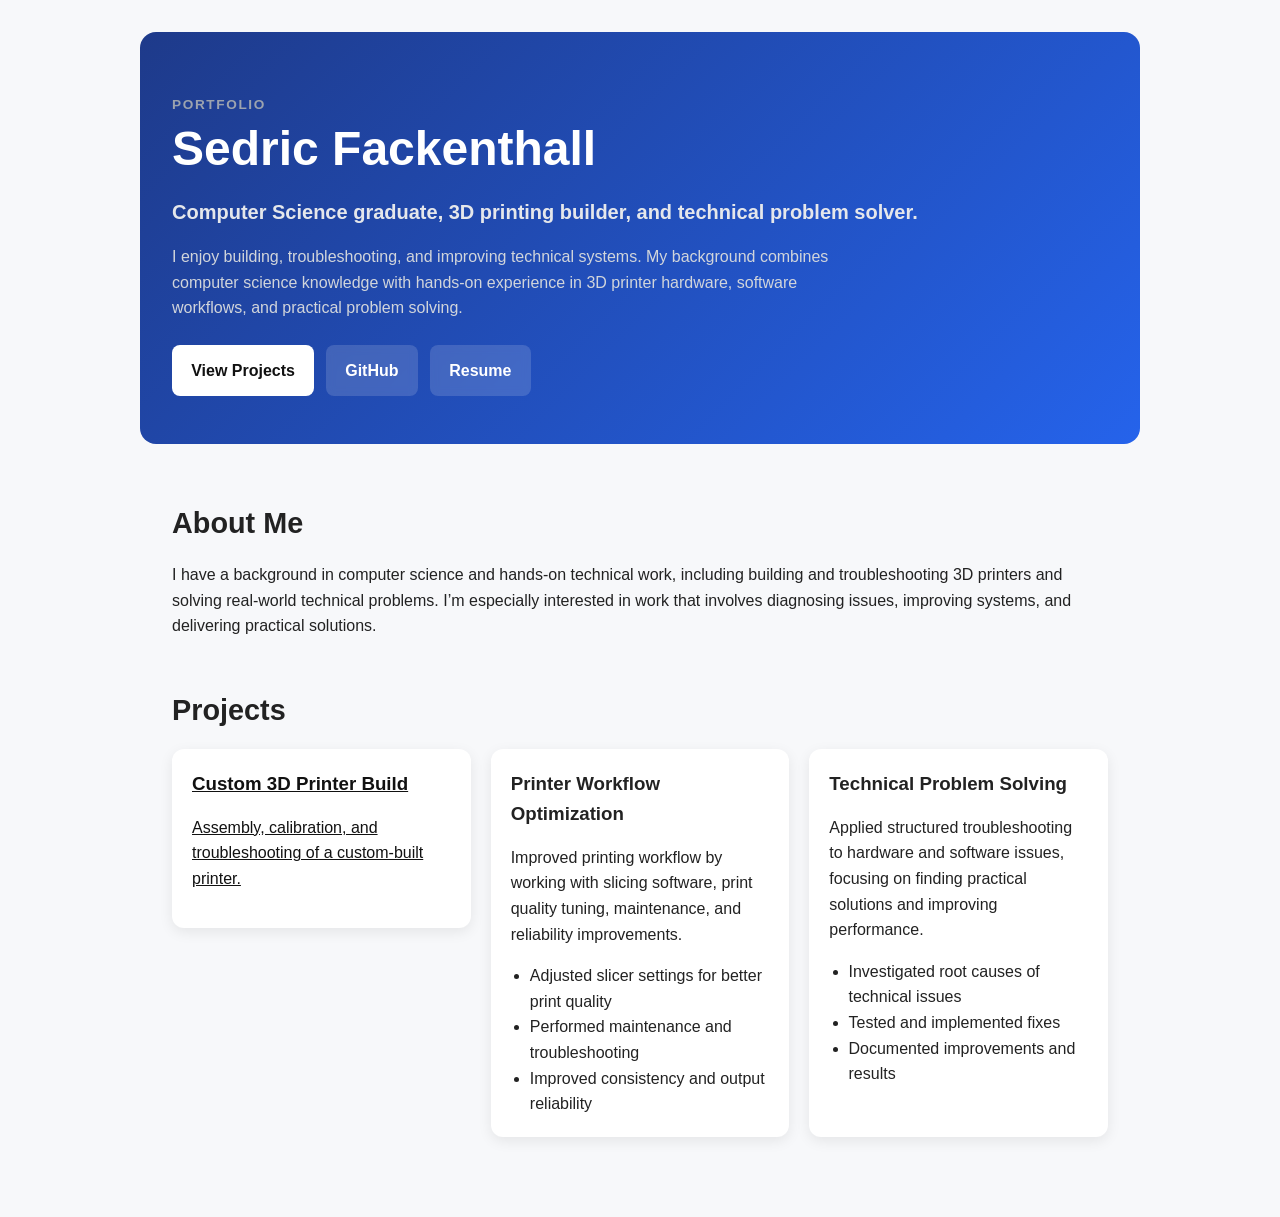
==== index.html @ 7a90f796 "tile test" ====
<!DOCTYPE html>
<html lang="en">
<head>
  <meta charset="UTF-8" />
  <meta name="viewport" content="width=device-width, initial-scale=1.0" />
  <title>Sedric Fackenthall | Portfolio</title>
  <link rel="stylesheet" href="style.css" />
</head>
<body>
  <header class="hero">
    <div class="hero-text">
      <p class="eyebrow">Portfolio</p>
      <h1>Sedric Fackenthall</h1>
      <p class="subtitle">
        Computer Science graduate, 3D printing builder, and technical problem solver.
      </p>
      <p class="intro">
        I enjoy building, troubleshooting, and improving technical systems. My background
        combines computer science knowledge with hands-on experience in 3D printer hardware,
        software workflows, and practical problem solving.
      </p>

      <div class="hero-buttons">
        <a class="button primary" href="#projects">View Projects</a>
        <a class="button secondary" href="https://github.com/SedricF-PE" target="_blank" rel="noopener noreferrer">GitHub</a>
        <a class="button secondary" href="resume.pdf" target="_blank" rel="noopener noreferrer">Resume</a>
      </div>
    </div>
  </header>

  <main>
    <section class="about">
      <h2>About Me</h2>
      <p>
        I have a background in computer science and hands-on technical work, including building
        and troubleshooting 3D printers and solving real-world technical problems. I’m especially
        interested in work that involves diagnosing issues, improving systems, and delivering
        practical solutions.
      </p>
    </section>

    <section id="projects">
      <h2>Projects</h2>

      <div class="project-grid">
	  
        <a class="card-link" href="projects/custom-3d-printer.html">
			<article class="card">
				<h3>Custom 3D Printer Build</h3>
				<p>Assembly, calibration, and troubleshooting of a custom-built printer.</p>
			</article>
		</a>

        <article class="card">
          <h3>Printer Workflow Optimization</h3>
          <p>
            Improved printing workflow by working with slicing software, print quality tuning,
            maintenance, and reliability improvements.
          </p>
          <ul>
            <li>Adjusted slicer settings for better print quality</li>
            <li>Performed maintenance and troubleshooting</li>
            <li>Improved consistency and output reliability</li>
          </ul>
        </article>

        <article class="card">
          <h3>Technical Problem Solving</h3>
          <p>
            Applied structured troubleshooting to hardware and software issues, focusing on
            finding practical solutions and improving performance.
          </p>
          <ul>
            <li>Investigated root causes of technical issues</li>
            <li>Tested and implemented fixes</li>
            <li>Documented improvements and results</li>
          </ul>
        </article>
      </div>
    </section>
  </main>
</body>
</html>
---- style.css ----
* {
  box-sizing: border-box;
}

html {
  scroll-behavior: smooth;
}

body {
  margin: 0;
  font-family: Arial, sans-serif;
  line-height: 1.6;
  color: #222;
  background: #f7f8fa;
}

.hero,
main {
  max-width: 1000px;
  margin: 0 auto;
  padding: 2rem;
}

.hero {
  background: linear-gradient(135deg, #1e3a8a, #2563eb);
  color: #ffffff;
  border-radius: 16px;
  margin-top: 2rem;
  padding: 3rem 2rem;
}
.hero .eyebrow {
  color: #9ca3af;
}

.hero .subtitle {
  color: #e5e7eb;
}

.hero .intro {
  color: #d1d5db;
}

.eyebrow {
  text-transform: uppercase;
  letter-spacing: 0.12em;
  font-size: 0.85rem;
  font-weight: bold;
  color: #666;
  margin-bottom: 0.5rem;
}

h1 {
  font-size: 3rem;
  line-height: 1.1;
  margin: 0 0 1rem;
}

.subtitle {
  font-size: 1.25rem;
  font-weight: bold;
  margin-bottom: 1rem;
  color: #333;
}

.intro {
  max-width: 700px;
  margin-bottom: 1.5rem;
  color: #444;
}

.hero-buttons {
  display: flex;
  flex-wrap: wrap;
  gap: 0.75rem;
}

.button {
  display: inline-block;
  padding: 0.8rem 1.2rem;
  border-radius: 8px;
  text-decoration: none;
  font-weight: bold;
  transition: transform 0.15s ease, opacity 0.15s ease;
}

.button:hover {
  transform: translateY(-1px);
  opacity: 0.95;
}

.button.primary {
  background: #ffffff;
  color: #111;
}

.button.secondary {
  background: rgba(255, 255, 255, 0.15);
  color: #ffffff;
  backdrop-filter: blur(4px);
}

section {
  margin-bottom: 3rem;
}

h2 {
  font-size: 1.8rem;
  margin-bottom: 1rem;
}

.project-grid {
  display: grid;
  grid-template-columns: repeat(auto-fit, minmax(260px, 1fr));
  gap: 1.25rem;
}

.card {
  background: #fff;
  border-radius: 12px;
  padding: 1.25rem;
  box-shadow: 0 4px 14px rgba(0, 0, 0, 0.08);
}

.card h3 {
  margin-top: 0;
  margin-bottom: 0.75rem;
}

.card ul {
  padding-left: 1.2rem;
  margin-bottom: 0;
}

.links ul {
  padding-left: 1.2rem;
}

a {
  color: #111;
}

a:hover {
  text-decoration: underline;
}

@media (max-width: 700px) {
  h1 {
    font-size: 2.2rem;
  }

  .subtitle {
    font-size: 1.05rem;
  }

  .hero,
  main {
    padding: 1.25rem;
  }
}
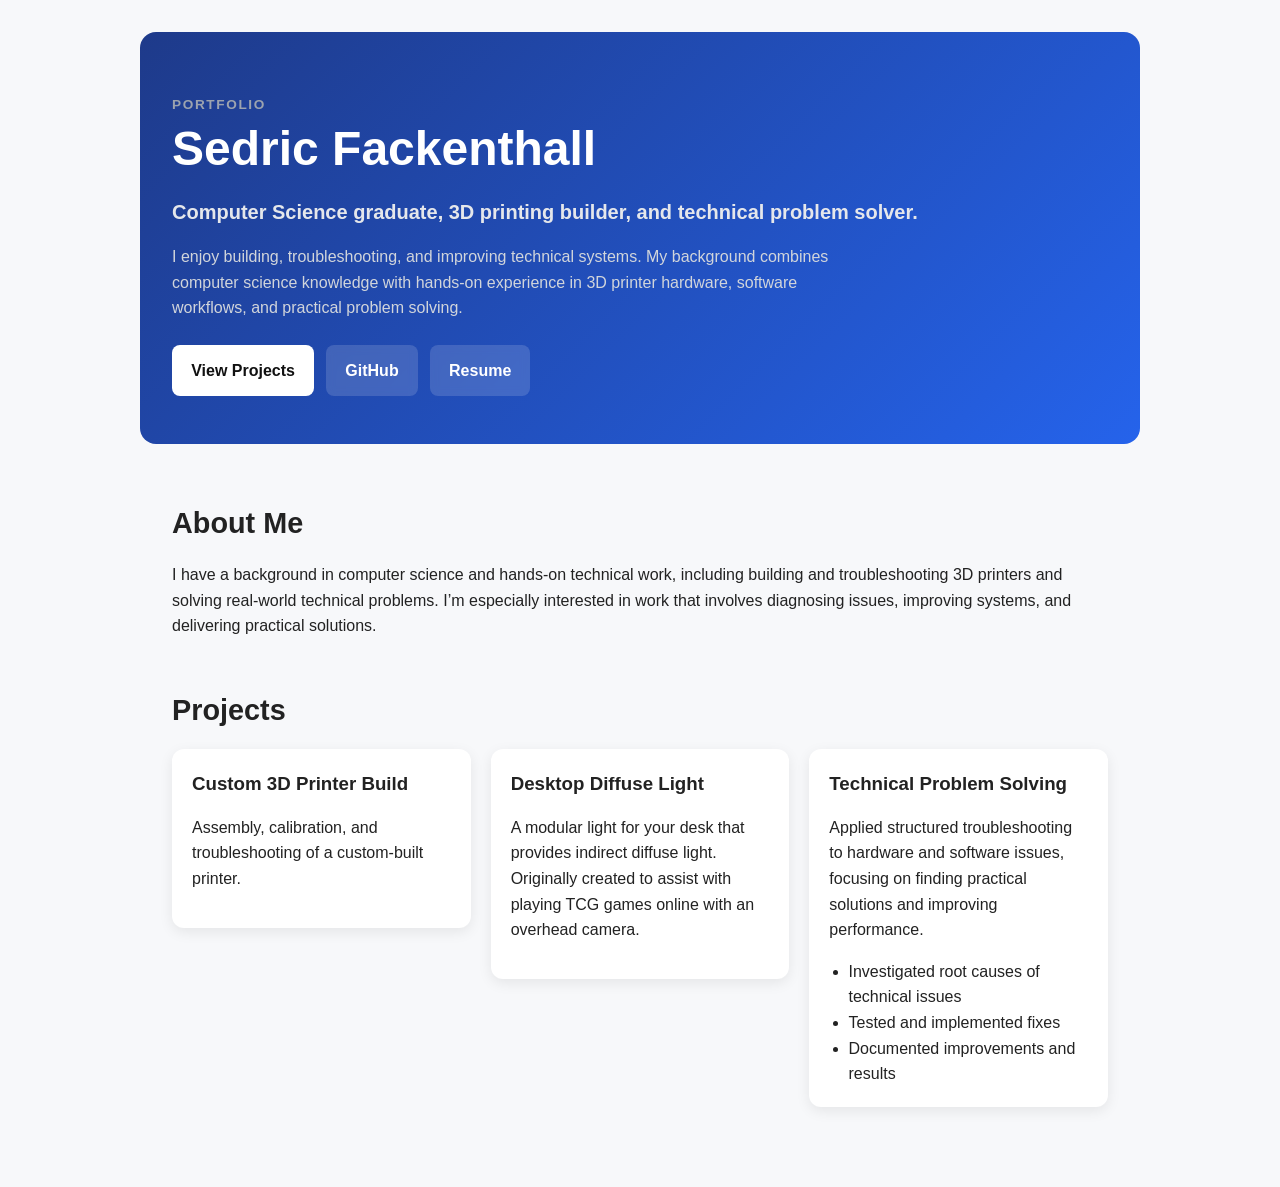
==== commit 5072122c: "new tile" ====
--- a/index.html
+++ b/index.html
@@ -51,18 +51,12 @@
 			</article>
 		</a>
 
-        <article class="card">
-          <h3>Printer Workflow Optimization</h3>
-          <p>
-            Improved printing workflow by working with slicing software, print quality tuning,
-            maintenance, and reliability improvements.
-          </p>
-          <ul>
-            <li>Adjusted slicer settings for better print quality</li>
-            <li>Performed maintenance and troubleshooting</li>
-            <li>Improved consistency and output reliability</li>
-          </ul>
-        </article>
+        <a class="card-link" href="desk-mtg-light.html">
+			<article class="card">
+				<h3>Desktop Diffuse Light</h3>
+				<p>A modular light for your desk that provides indirect diffuse light. Originally created to assist with playing TCG games online with an overhead camera.</p>
+			</article>
+		</a>
 
         <article class="card">
           <h3>Technical Problem Solving</h3>
--- a/style.css
+++ b/style.css
@@ -156,4 +156,45 @@
   main {
     padding: 1.25rem;
   }
+}
+.card-link {
+  text-decoration: none;
+  color: inherit;
+  display: block;
+}
+
+.card-link .card {
+  transition: transform 0.15s ease, box-shadow 0.15s ease;
+}
+
+.card-link:hover .card {
+  transform: translateY(-4px);
+  box-shadow: 0 8px 22px rgba(0, 0, 0, 0.12);
+}
+
+.project-page {
+  max-width: 1000px;
+  margin: 0 auto;
+  padding: 2rem;
+}
+
+.back-link {
+  display: inline-block;
+  margin-bottom: 1.5rem;
+  text-decoration: none;
+  font-weight: bold;
+}
+
+.gallery-grid {
+  display: grid;
+  grid-template-columns: repeat(auto-fit, minmax(220px, 1fr));
+  gap: 1rem;
+}
+
+.gallery-grid img {
+  width: 100%;
+  height: 220px;
+  object-fit: cover;
+  border-radius: 12px;
+  box-shadow: 0 4px 14px rgba(0, 0, 0, 0.08);
 }
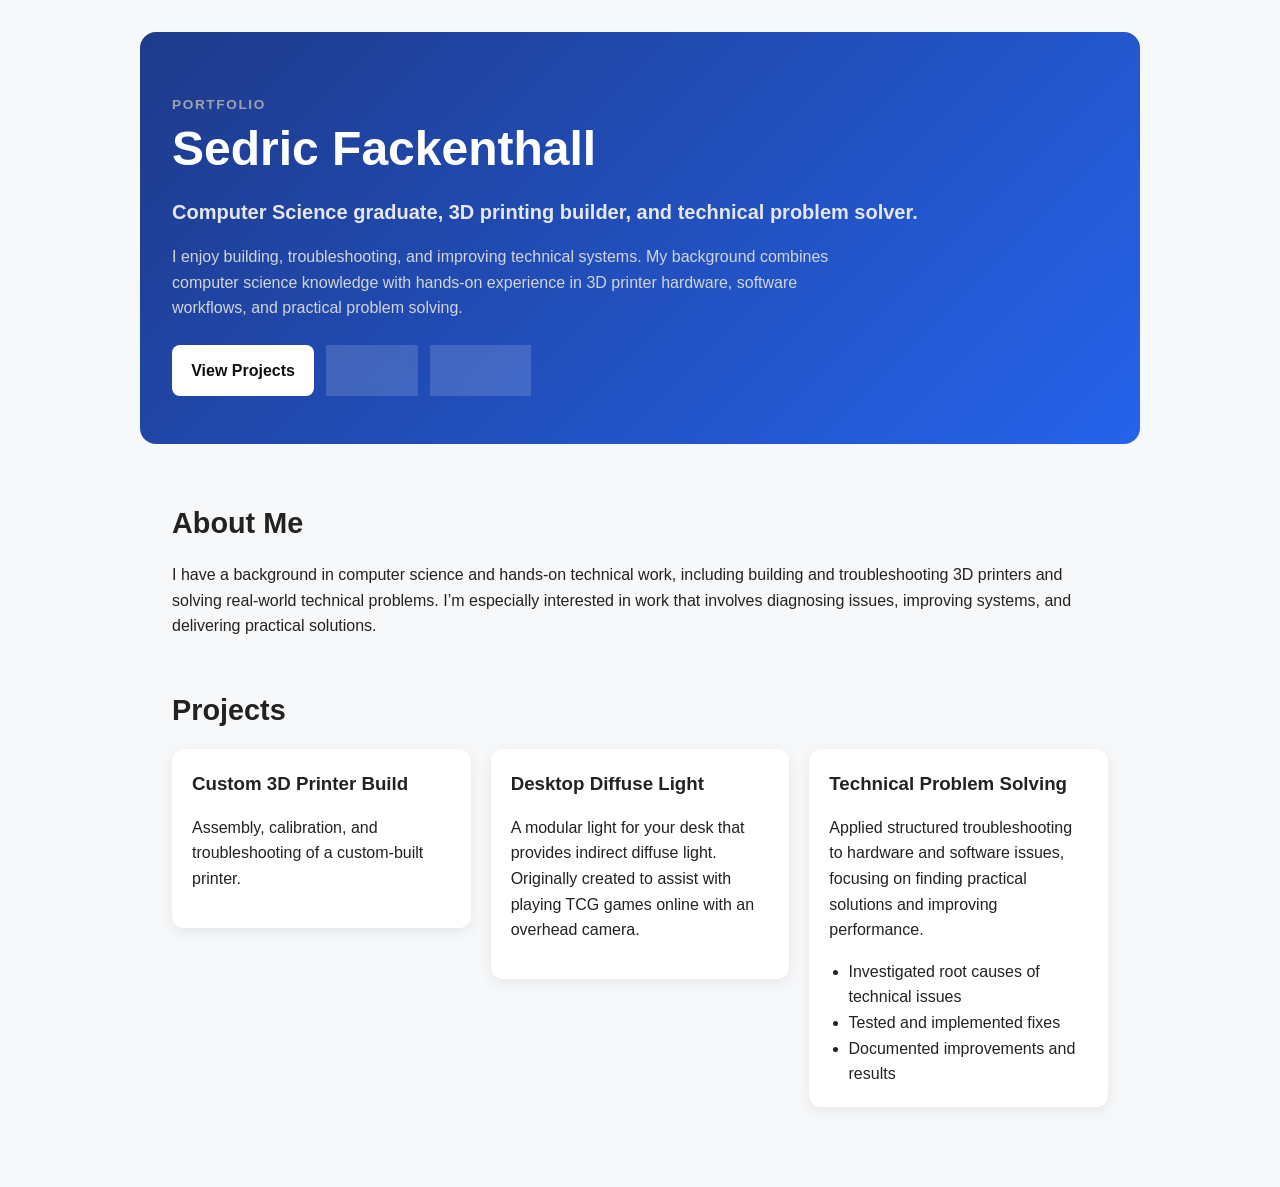
==== commit 3236d6f0: "path update" ====
--- a/index.html
+++ b/index.html
@@ -51,7 +51,7 @@
 			</article>
 		</a>
 
-        <a class="card-link" href="desk-mtg-light.html">
+        <a class="card-link" href="projects/desk-mtg-light.html">
 			<article class="card">
 				<h3>Desktop Diffuse Light</h3>
 				<p>A modular light for your desk that provides indirect diffuse light. Originally created to assist with playing TCG games online with an overhead camera.</p>
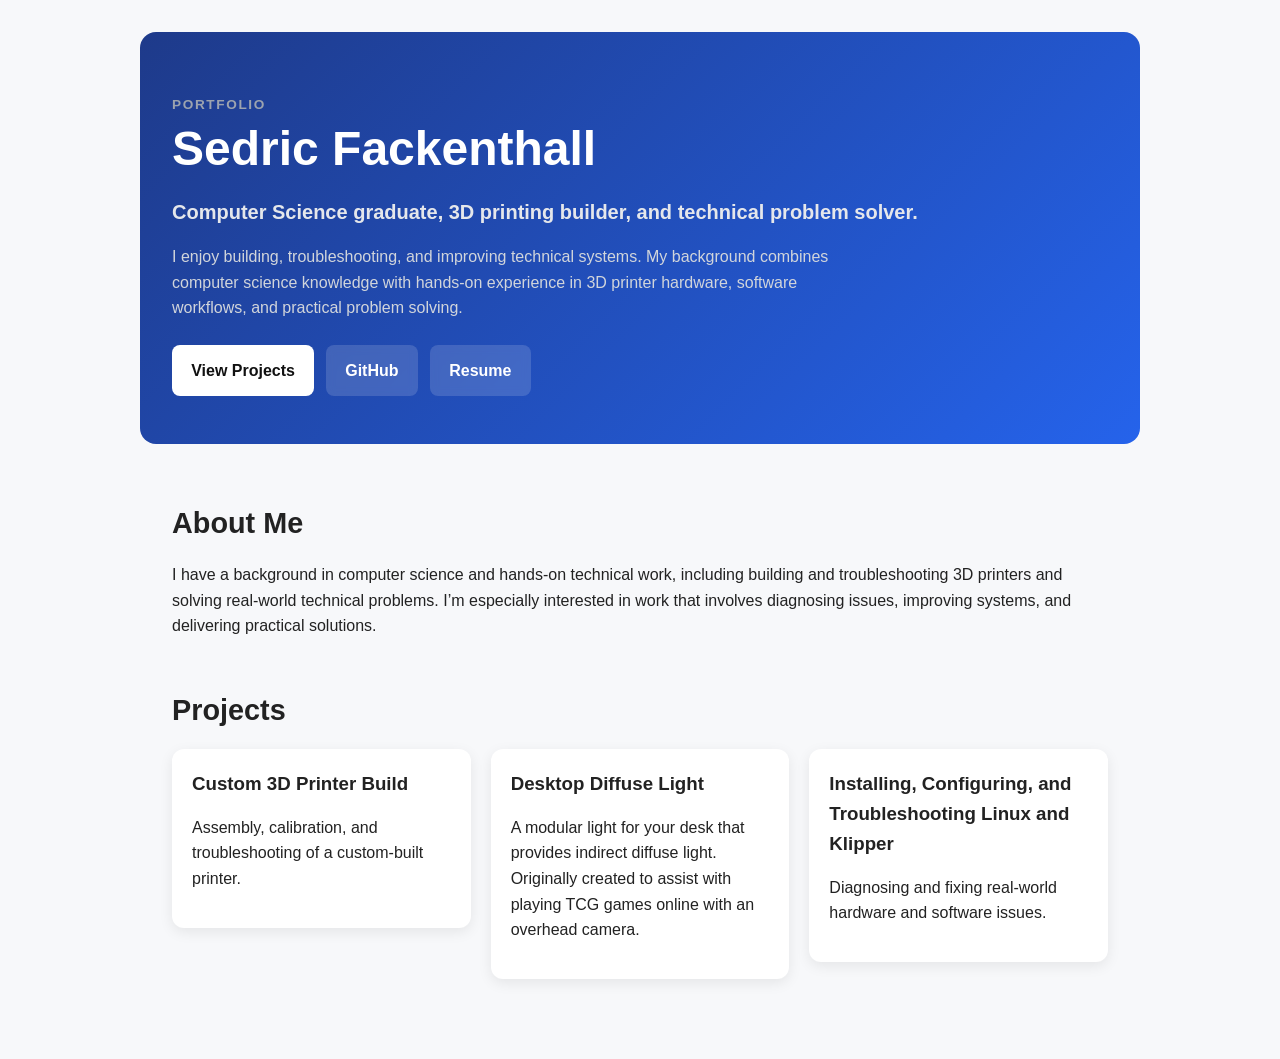
==== commit 63492f7f: "3rd tile" ====
--- a/index.html
+++ b/index.html
@@ -51,25 +51,19 @@
 			</article>
 		</a>
 
-        <a class="card-link" href="projects/desk-mtg-light.html">
+        <a class="card-link" href="projects/klipper-install.html">
 			<article class="card">
 				<h3>Desktop Diffuse Light</h3>
 				<p>A modular light for your desk that provides indirect diffuse light. Originally created to assist with playing TCG games online with an overhead camera.</p>
 			</article>
 		</a>
 
-        <article class="card">
-          <h3>Technical Problem Solving</h3>
-          <p>
-            Applied structured troubleshooting to hardware and software issues, focusing on
-            finding practical solutions and improving performance.
-          </p>
-          <ul>
-            <li>Investigated root causes of technical issues</li>
-            <li>Tested and implemented fixes</li>
-            <li>Documented improvements and results</li>
-          </ul>
-        </article>
+        <a class="card-link" href="projects/problem-solving.html">
+			<article class="card">
+				<h3>Installing, Configuring, and Troubleshooting Linux and Klipper</h3>
+				<p>Diagnosing and fixing real-world hardware and software issues.</p>
+			</article>
+		</a>
       </div>
     </section>
   </main>
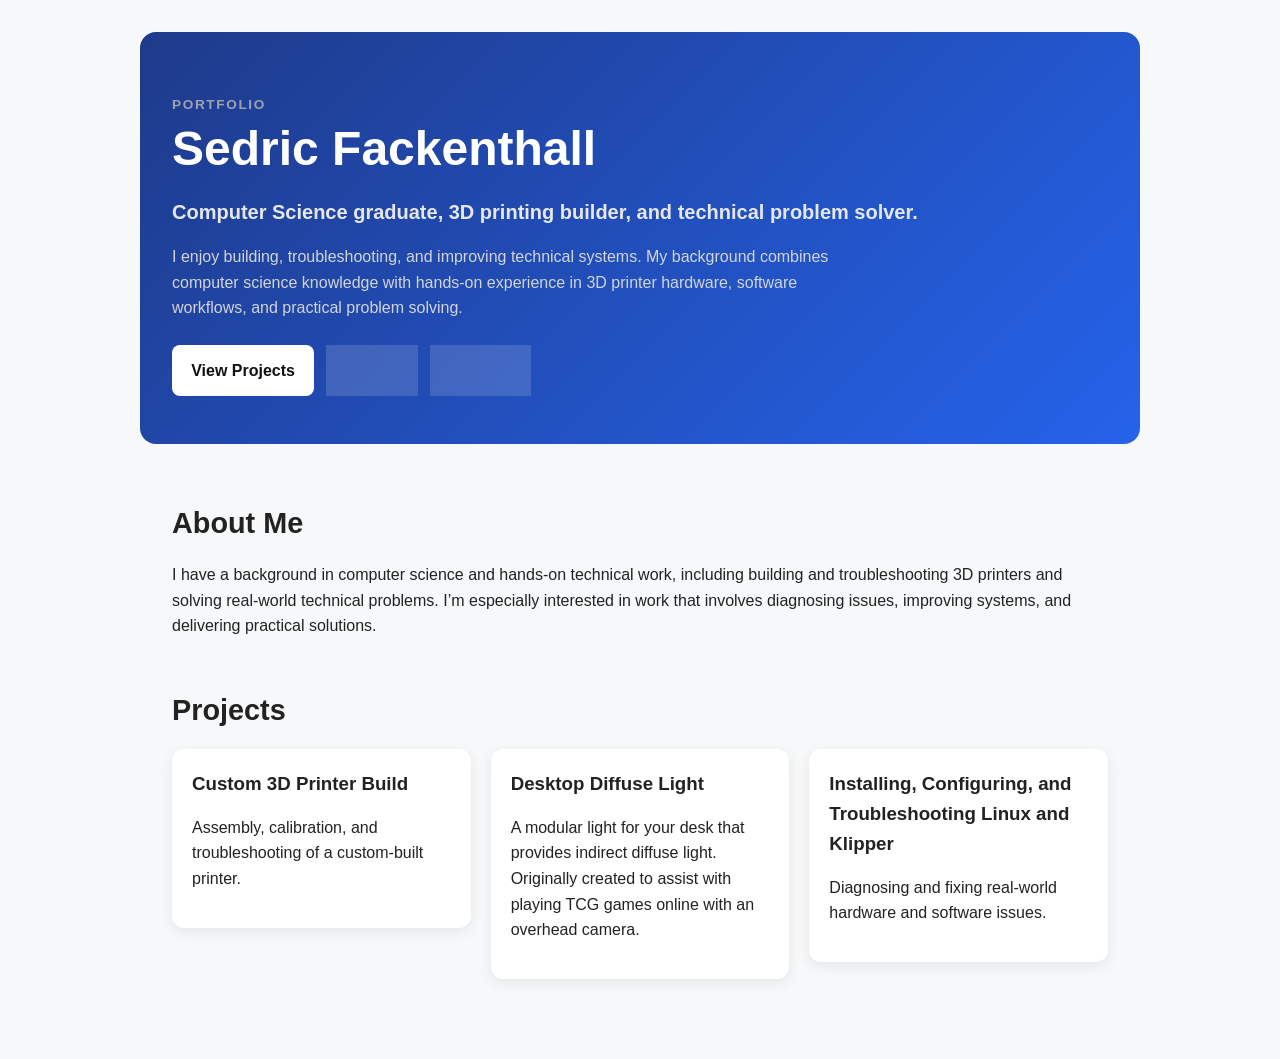
==== commit dcbbf11a: "bad path" ====
--- a/index.html
+++ b/index.html
@@ -51,14 +51,14 @@
 			</article>
 		</a>
 
-        <a class="card-link" href="projects/klipper-install.html">
+        <a class="card-link" href="projects/desk-mtg-light.html">
 			<article class="card">
 				<h3>Desktop Diffuse Light</h3>
 				<p>A modular light for your desk that provides indirect diffuse light. Originally created to assist with playing TCG games online with an overhead camera.</p>
 			</article>
 		</a>
 
-        <a class="card-link" href="projects/problem-solving.html">
+        <a class="card-link" href="projects/klipper-install.html">
 			<article class="card">
 				<h3>Installing, Configuring, and Troubleshooting Linux and Klipper</h3>
 				<p>Diagnosing and fixing real-world hardware and software issues.</p>
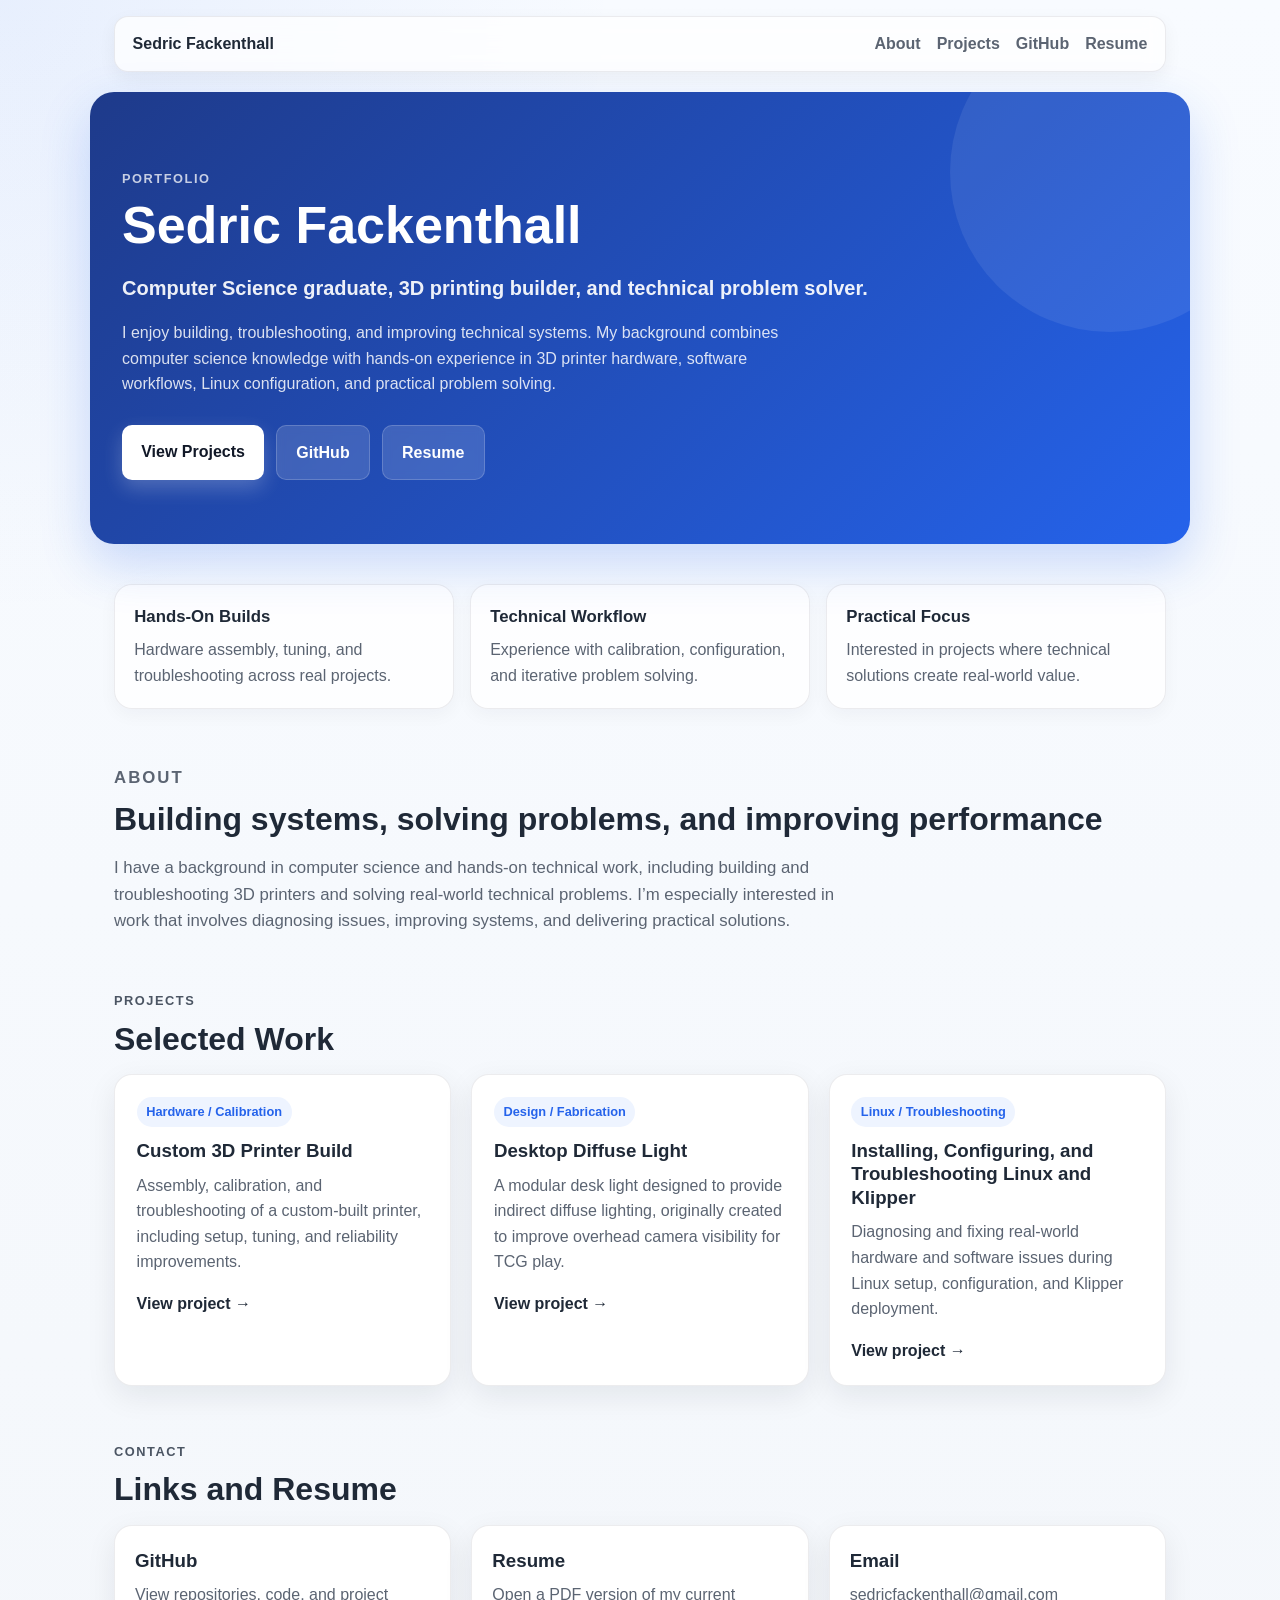
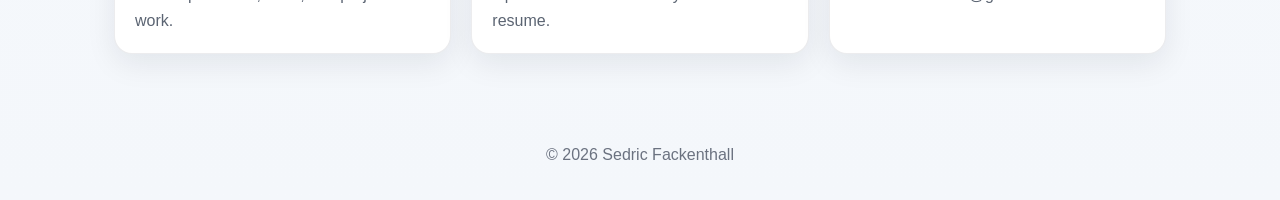
==== commit 7f16c004: "new style test" ====
--- a/index.html
+++ b/index.html
@@ -7,6 +7,18 @@
   <link rel="stylesheet" href="style.css" />
 </head>
 <body>
+  <nav class="site-nav">
+    <div class="nav-inner">
+      <a class="brand" href="#">Sedric Fackenthall</a>
+      <div class="nav-links">
+        <a href="#about">About</a>
+        <a href="#projects">Projects</a>
+        <a href="https://github.com/SedricF-PE" target="_blank" rel="noopener noreferrer">GitHub</a>
+        <a href="resume.pdf" target="_blank" rel="noopener noreferrer">Resume</a>
+      </div>
+    </div>
+  </nav>
+
   <header class="hero">
     <div class="hero-text">
       <p class="eyebrow">Portfolio</p>
@@ -17,7 +29,7 @@
       <p class="intro">
         I enjoy building, troubleshooting, and improving technical systems. My background
         combines computer science knowledge with hands-on experience in 3D printer hardware,
-        software workflows, and practical problem solving.
+        software workflows, Linux configuration, and practical problem solving.
       </p>
 
       <div class="hero-buttons">
@@ -29,8 +41,26 @@
   </header>
 
   <main>
-    <section class="about">
-      <h2>About Me</h2>
+    <section class="stats">
+      <div class="stat-card">
+        <h3>Hands-On Builds</h3>
+        <p>Hardware assembly, tuning, and troubleshooting across real projects.</p>
+      </div>
+      <div class="stat-card">
+        <h3>Technical Workflow</h3>
+        <p>Experience with calibration, configuration, and iterative problem solving.</p>
+      </div>
+      <div class="stat-card">
+        <h3>Practical Focus</h3>
+        <p>Interested in projects where technical solutions create real-world value.</p>
+      </div>
+    </section>
+
+    <section class="about" id="about">
+      <div class="section-heading">
+        <p class="section-label">About</p>
+        <h2>Building systems, solving problems, and improving performance</h2>
+      </div>
       <p>
         I have a background in computer science and hands-on technical work, including building
         and troubleshooting 3D printers and solving real-world technical problems. I’m especially
@@ -40,32 +70,74 @@
     </section>
 
     <section id="projects">
-      <h2>Projects</h2>
+      <div class="section-heading">
+        <p class="section-label">Projects</p>
+        <h2>Selected Work</h2>
+      </div>
 
       <div class="project-grid">
-	  
         <a class="card-link" href="projects/custom-3d-printer.html">
-			<article class="card">
-				<h3>Custom 3D Printer Build</h3>
-				<p>Assembly, calibration, and troubleshooting of a custom-built printer.</p>
-			</article>
-		</a>
+          <article class="card">
+            <span class="card-tag">Hardware / Calibration</span>
+            <h3>Custom 3D Printer Build</h3>
+            <p>
+              Assembly, calibration, and troubleshooting of a custom-built printer,
+              including setup, tuning, and reliability improvements.
+            </p>
+            <span class="card-cta">View project →</span>
+          </article>
+        </a>
 
         <a class="card-link" href="projects/desk-mtg-light.html">
-			<article class="card">
-				<h3>Desktop Diffuse Light</h3>
-				<p>A modular light for your desk that provides indirect diffuse light. Originally created to assist with playing TCG games online with an overhead camera.</p>
-			</article>
-		</a>
+          <article class="card">
+            <span class="card-tag">Design / Fabrication</span>
+            <h3>Desktop Diffuse Light</h3>
+            <p>
+              A modular desk light designed to provide indirect diffuse lighting,
+              originally created to improve overhead camera visibility for TCG play.
+            </p>
+            <span class="card-cta">View project →</span>
+          </article>
+        </a>
 
         <a class="card-link" href="projects/klipper-install.html">
-			<article class="card">
-				<h3>Installing, Configuring, and Troubleshooting Linux and Klipper</h3>
-				<p>Diagnosing and fixing real-world hardware and software issues.</p>
-			</article>
-		</a>
+          <article class="card">
+            <span class="card-tag">Linux / Troubleshooting</span>
+            <h3>Installing, Configuring, and Troubleshooting Linux and Klipper</h3>
+            <p>
+              Diagnosing and fixing real-world hardware and software issues during
+              Linux setup, configuration, and Klipper deployment.
+            </p>
+            <span class="card-cta">View project →</span>
+          </article>
+        </a>
+      </div>
+    </section>
+
+    <section class="contact">
+      <div class="section-heading">
+        <p class="section-label">Contact</p>
+        <h2>Links and Resume</h2>
+      </div>
+      <div class="contact-grid">
+        <a class="contact-card" href="https://github.com/SedricF-PE" target="_blank" rel="noopener noreferrer">
+          <h3>GitHub</h3>
+          <p>View repositories, code, and project work.</p>
+        </a>
+        <a class="contact-card" href="resume.pdf" target="_blank" rel="noopener noreferrer">
+          <h3>Resume</h3>
+          <p>Open a PDF version of my current resume.</p>
+        </a>
+        <a class="contact-card" href="mailto:sedricfackenthall@gmail.com">
+          <h3>Email</h3>
+          <p>sedricfackenthall@gmail.com</p>
+        </a>
       </div>
     </section>
   </main>
+
+  <footer class="site-footer">
+    <p>© 2026 Sedric Fackenthall</p>
+  </footer>
 </body>
 </html>
--- a/style.css
+++ b/style.css
@@ -4,54 +4,140 @@
 
 html {
   scroll-behavior: smooth;
+}
+
+:root {
+  --bg: #f4f7fb;
+  --surface: #ffffff;
+  --surface-soft: #eef4ff;
+  --text: #1f2937;
+  --muted: #5b6472;
+  --border: rgba(15, 23, 42, 0.08);
+  --shadow: 0 10px 30px rgba(15, 23, 42, 0.08);
+  --shadow-hover: 0 18px 40px rgba(15, 23, 42, 0.12);
+  --blue-1: #1e3a8a;
+  --blue-2: #2563eb;
+  --white: #ffffff;
 }
 
 body {
   margin: 0;
   font-family: Arial, sans-serif;
   line-height: 1.6;
-  color: #222;
-  background: #f7f8fa;
+  color: var(--text);
+  background:
+    radial-gradient(circle at top left, rgba(37, 99, 235, 0.08), transparent 28%),
+    linear-gradient(180deg, #f8fbff 0%, var(--bg) 100%);
+}
+
+.site-nav,
+.hero,
+main,
+.site-footer {
+  max-width: 1100px;
+  margin: 0 auto;
+}
+
+.site-nav {
+  padding: 1rem 1.5rem 0;
+}
+
+.nav-inner {
+  display: flex;
+  justify-content: space-between;
+  align-items: center;
+  gap: 1rem;
+  background: rgba(255, 255, 255, 0.75);
+  backdrop-filter: blur(10px);
+  border: 1px solid var(--border);
+  border-radius: 14px;
+  padding: 0.9rem 1.1rem;
+  box-shadow: 0 6px 18px rgba(15, 23, 42, 0.05);
+}
+
+.brand {
+  font-weight: bold;
+  text-decoration: none;
+  color: var(--text);
+}
+
+.nav-links {
+  display: flex;
+  flex-wrap: wrap;
+  gap: 1rem;
+}
+
+.nav-links a {
+  text-decoration: none;
+  color: var(--muted);
+  font-weight: 600;
+}
+
+.nav-links a:hover {
+  color: var(--text);
 }
 
 .hero,
 main {
-  max-width: 1000px;
-  margin: 0 auto;
-  padding: 2rem;
+  padding: 2rem 1.5rem;
 }
 
 .hero {
-  background: linear-gradient(135deg, #1e3a8a, #2563eb);
-  color: #ffffff;
-  border-radius: 16px;
-  margin-top: 2rem;
-  padding: 3rem 2rem;
-}
+  background: linear-gradient(135deg, var(--blue-1), var(--blue-2));
+  color: var(--white);
+  border-radius: 24px;
+  margin-top: 1.25rem;
+  padding: 4rem 2rem;
+  box-shadow: 0 20px 50px rgba(37, 99, 235, 0.22);
+  position: relative;
+  overflow: hidden;
+}
+
+.hero::after {
+  content: "";
+  position: absolute;
+  width: 320px;
+  height: 320px;
+  right: -80px;
+  top: -80px;
+  background: rgba(255, 255, 255, 0.08);
+  border-radius: 50%;
+}
+
+.hero-text {
+  position: relative;
+  z-index: 1;
+  max-width: 760px;
+}
+
 .hero .eyebrow {
-  color: #9ca3af;
+  color: rgba(255, 255, 255, 0.75);
 }
 
 .hero .subtitle {
-  color: #e5e7eb;
+  color: rgba(255, 255, 255, 0.92);
 }
 
 .hero .intro {
-  color: #d1d5db;
-}
-
-.eyebrow {
+  color: rgba(255, 255, 255, 0.84);
+}
+
+.eyebrow,
+.section-label {
   text-transform: uppercase;
   letter-spacing: 0.12em;
-  font-size: 0.85rem;
-  font-weight: bold;
-  color: #666;
+  font-size: 0.8rem;
+  font-weight: bold;
   margin-bottom: 0.5rem;
 }
 
+.section-label {
+  color: #4b5563;
+}
+
 h1 {
-  font-size: 3rem;
-  line-height: 1.1;
+  font-size: 3.25rem;
+  line-height: 1.05;
   margin: 0 0 1rem;
 }
 
@@ -59,13 +145,11 @@
   font-size: 1.25rem;
   font-weight: bold;
   margin-bottom: 1rem;
-  color: #333;
 }
 
 .intro {
   max-width: 700px;
-  margin-bottom: 1.5rem;
-  color: #444;
+  margin-bottom: 1.75rem;
 }
 
 .hero-buttons {
@@ -76,100 +160,179 @@
 
 .button {
   display: inline-block;
-  padding: 0.8rem 1.2rem;
-  border-radius: 8px;
-  text-decoration: none;
-  font-weight: bold;
-  transition: transform 0.15s ease, opacity 0.15s ease;
+  padding: 0.85rem 1.2rem;
+  border-radius: 10px;
+  text-decoration: none;
+  font-weight: bold;
+  transition: transform 0.18s ease, box-shadow 0.18s ease, opacity 0.18s ease;
 }
 
 .button:hover {
-  transform: translateY(-1px);
-  opacity: 0.95;
+  transform: translateY(-2px);
+  opacity: 0.98;
+  text-decoration: none;
 }
 
 .button.primary {
-  background: #ffffff;
-  color: #111;
+  background: var(--white);
+  color: #111827;
+  box-shadow: 0 8px 20px rgba(255, 255, 255, 0.22);
 }
 
 .button.secondary {
-  background: rgba(255, 255, 255, 0.15);
-  color: #ffffff;
+  background: rgba(255, 255, 255, 0.14);
+  color: var(--white);
+  border: 1px solid rgba(255, 255, 255, 0.18);
   backdrop-filter: blur(4px);
 }
 
 section {
-  margin-bottom: 3rem;
-}
-
-h2 {
-  font-size: 1.8rem;
+  margin-bottom: 3.5rem;
+}
+
+.section-heading {
   margin-bottom: 1rem;
 }
 
-.project-grid {
+.section-heading h2 {
+  margin: 0;
+  font-size: 2rem;
+  line-height: 1.2;
+}
+
+.about p {
+  max-width: 760px;
+  font-size: 1.05rem;
+  color: var(--muted);
+}
+
+.stats {
   display: grid;
-  grid-template-columns: repeat(auto-fit, minmax(260px, 1fr));
+  grid-template-columns: repeat(auto-fit, minmax(220px, 1fr));
+  gap: 1rem;
+  margin-top: 0.5rem;
+}
+
+.stat-card {
+  background: rgba(255, 255, 255, 0.8);
+  border: 1px solid var(--border);
+  border-radius: 18px;
+  padding: 1.2rem;
+  box-shadow: 0 6px 18px rgba(15, 23, 42, 0.04);
+}
+
+.stat-card h3 {
+  margin-top: 0;
+  margin-bottom: 0.4rem;
+  font-size: 1.05rem;
+}
+
+.stat-card p {
+  margin: 0;
+  color: var(--muted);
+}
+
+.project-grid,
+.contact-grid {
+  display: grid;
+  grid-template-columns: repeat(auto-fit, minmax(270px, 1fr));
   gap: 1.25rem;
 }
 
+.card-link {
+  text-decoration: none;
+  color: inherit;
+  display: block;
+}
+
 .card {
-  background: #fff;
-  border-radius: 12px;
-  padding: 1.25rem;
-  box-shadow: 0 4px 14px rgba(0, 0, 0, 0.08);
+  background: var(--surface);
+  border: 1px solid var(--border);
+  border-radius: 18px;
+  padding: 1.35rem;
+  box-shadow: var(--shadow);
+  transition: transform 0.18s ease, box-shadow 0.18s ease, border-color 0.18s ease;
+  height: 100%;
+}
+
+.card-link:hover .card {
+  transform: translateY(-6px);
+  box-shadow: var(--shadow-hover);
+  border-color: rgba(37, 99, 235, 0.2);
+}
+
+.card-tag {
+  display: inline-block;
+  margin-bottom: 0.75rem;
+  padding: 0.3rem 0.6rem;
+  border-radius: 999px;
+  background: var(--surface-soft);
+  color: var(--blue-2);
+  font-size: 0.8rem;
+  font-weight: bold;
 }
 
 .card h3 {
   margin-top: 0;
-  margin-bottom: 0.75rem;
-}
-
-.card ul {
-  padding-left: 1.2rem;
-  margin-bottom: 0;
-}
-
-.links ul {
-  padding-left: 1.2rem;
+  margin-bottom: 0.65rem;
+  line-height: 1.25;
+}
+
+.card p {
+  margin-top: 0;
+  margin-bottom: 1rem;
+  color: var(--muted);
+}
+
+.card-cta {
+  font-weight: bold;
+  color: var(--text);
+}
+
+.contact-card {
+  display: block;
+  text-decoration: none;
+  color: inherit;
+  background: var(--surface);
+  border: 1px solid var(--border);
+  border-radius: 18px;
+  padding: 1.25rem;
+  box-shadow: var(--shadow);
+  transition: transform 0.18s ease, box-shadow 0.18s ease;
+}
+
+.contact-card:hover {
+  transform: translateY(-4px);
+  box-shadow: var(--shadow-hover);
+  text-decoration: none;
+}
+
+.contact-card h3 {
+  margin-top: 0;
+  margin-bottom: 0.4rem;
+}
+
+.contact-card p {
+  margin: 0;
+  color: var(--muted);
+}
+
+.site-footer {
+  padding: 0 1.5rem 2rem;
+  color: #6b7280;
+}
+
+.site-footer p {
+  margin: 0;
+  text-align: center;
 }
 
 a {
-  color: #111;
+  color: inherit;
 }
 
 a:hover {
   text-decoration: underline;
-}
-
-@media (max-width: 700px) {
-  h1 {
-    font-size: 2.2rem;
-  }
-
-  .subtitle {
-    font-size: 1.05rem;
-  }
-
-  .hero,
-  main {
-    padding: 1.25rem;
-  }
-}
-.card-link {
-  text-decoration: none;
-  color: inherit;
-  display: block;
-}
-
-.card-link .card {
-  transition: transform 0.15s ease, box-shadow 0.15s ease;
-}
-
-.card-link:hover .card {
-  transform: translateY(-4px);
-  box-shadow: 0 8px 22px rgba(0, 0, 0, 0.12);
 }
 
 .project-page {
@@ -197,4 +360,48 @@
   object-fit: cover;
   border-radius: 12px;
   box-shadow: 0 4px 14px rgba(0, 0, 0, 0.08);
+}
+
+@media (max-width: 800px) {
+  .nav-inner {
+    flex-direction: column;
+    align-items: flex-start;
+  }
+
+  .nav-links {
+    gap: 0.85rem;
+  }
+
+  h1 {
+    font-size: 2.5rem;
+  }
+
+  .section-heading h2 {
+    font-size: 1.7rem;
+  }
+}
+
+@media (max-width: 700px) {
+  .hero,
+  main,
+  .site-footer,
+  .site-nav {
+    padding-left: 1rem;
+    padding-right: 1rem;
+  }
+
+  .hero {
+    padding: 3rem 1.25rem;
+  }
+
+  .subtitle {
+    font-size: 1.05rem;
+  }
+
+  .intro,
+  .about p,
+  .card p,
+  .contact-card p {
+    font-size: 0.98rem;
+  }
 }
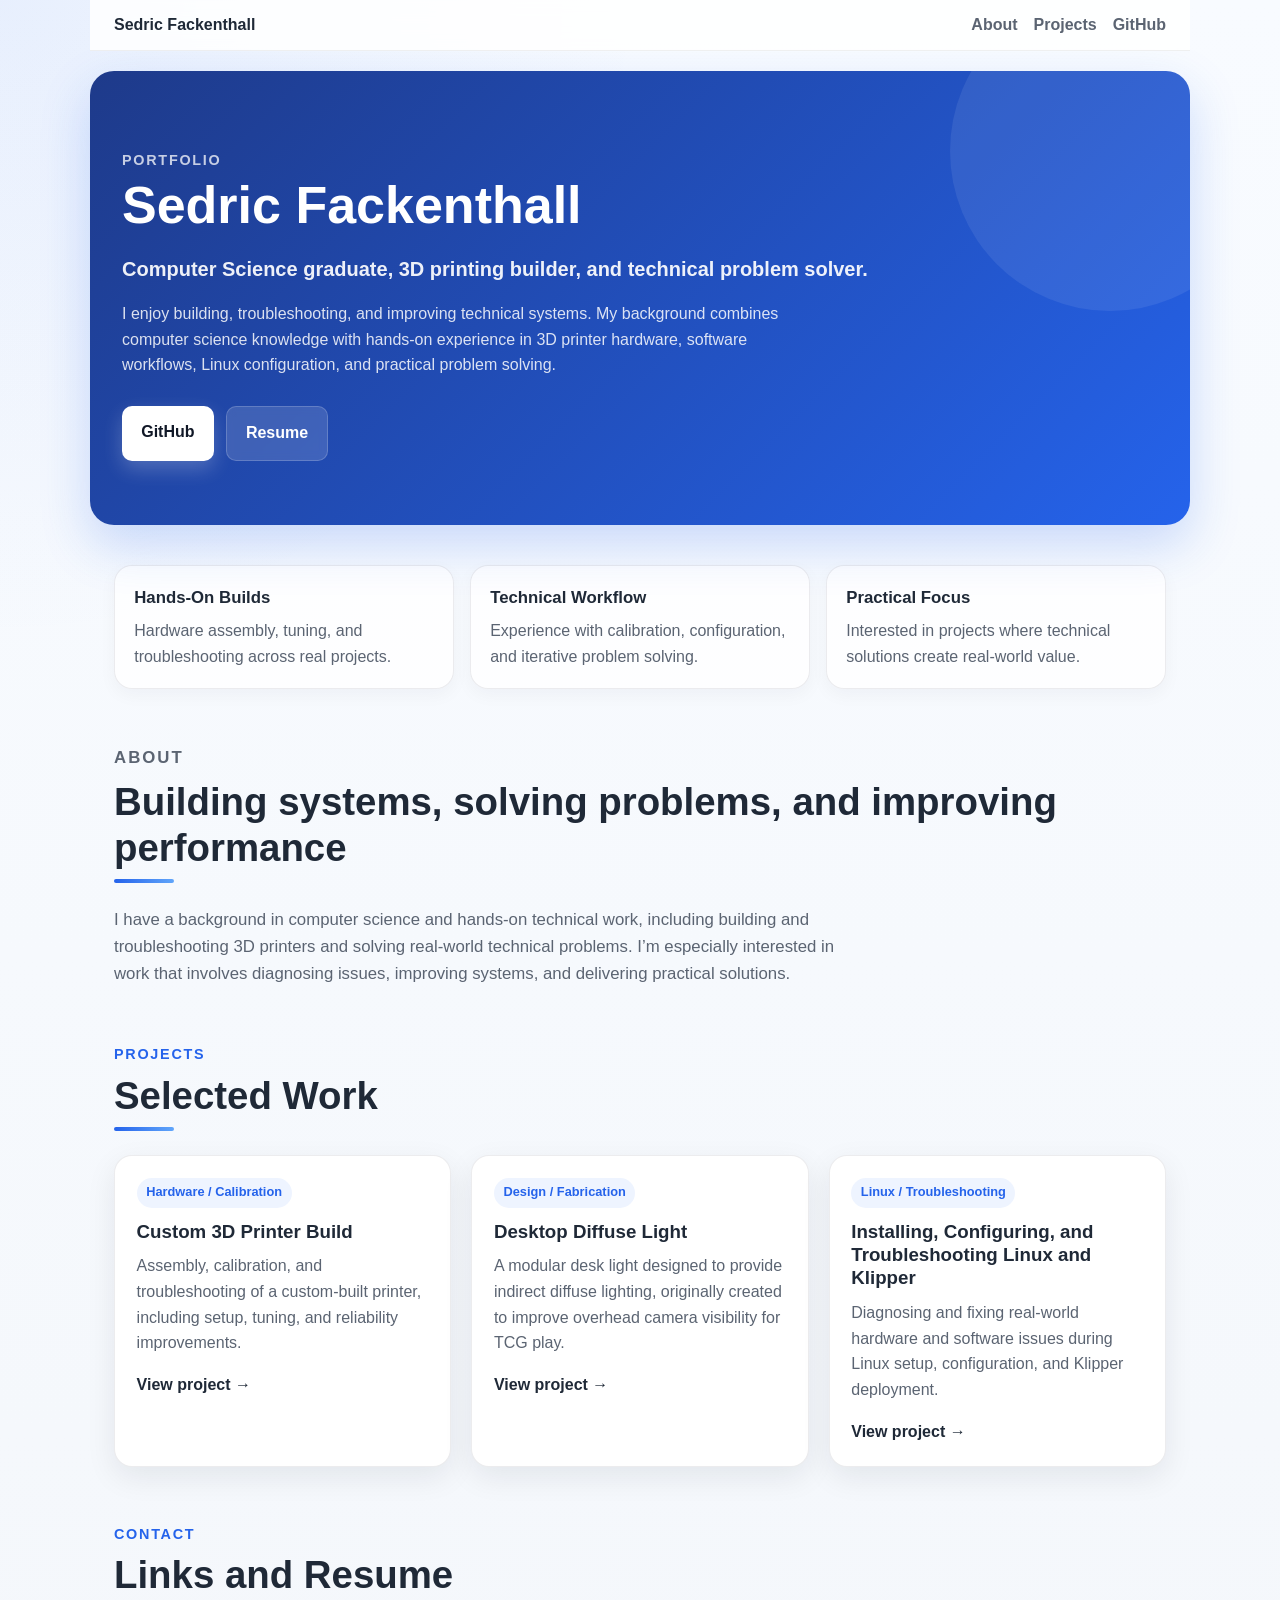
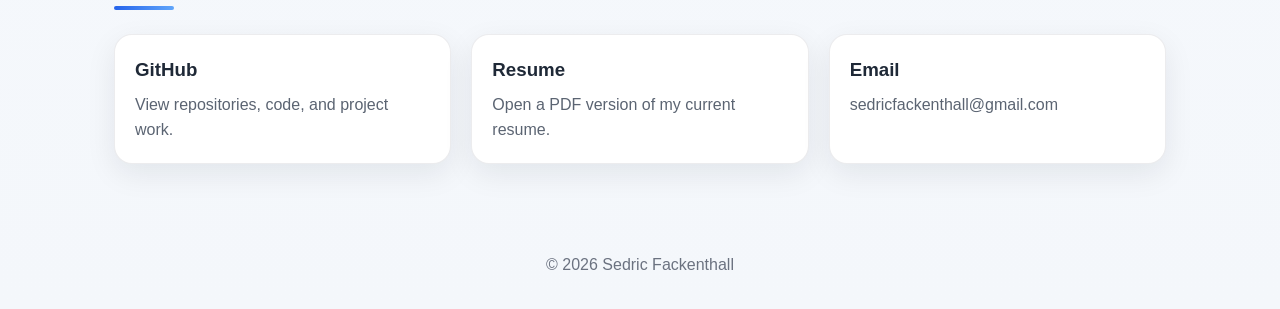
==== commit b71b1f42: "reduced redundant links" ====
--- a/index.html
+++ b/index.html
@@ -14,7 +14,6 @@
         <a href="#about">About</a>
         <a href="#projects">Projects</a>
         <a href="https://github.com/SedricF-PE" target="_blank" rel="noopener noreferrer">GitHub</a>
-        <a href="resume.pdf" target="_blank" rel="noopener noreferrer">Resume</a>
       </div>
     </div>
   </nav>
@@ -33,8 +32,7 @@
       </p>
 
       <div class="hero-buttons">
-        <a class="button primary" href="#projects">View Projects</a>
-        <a class="button secondary" href="https://github.com/SedricF-PE" target="_blank" rel="noopener noreferrer">GitHub</a>
+        <a class="button primary" href="https://github.com/SedricF-PE" target="_blank" rel="noopener noreferrer">GitHub</a>
         <a class="button secondary" href="resume.pdf" target="_blank" rel="noopener noreferrer">Resume</a>
       </div>
     </div>
--- a/style.css
+++ b/style.css
@@ -39,20 +39,21 @@
 }
 
 .site-nav {
-  padding: 1rem 1.5rem 0;
+  position: sticky;
+  top: 0;
+  z-index: 100;
+  padding: 0.75rem 1.5rem;
+  background: rgba(255, 255, 255, 0.85);
+  backdrop-filter: blur(12px);
+  border-bottom: 1px solid rgba(0, 0, 0, 0.06);
 }
 
 .nav-inner {
+  max-width: 1100px;
+  margin: 0 auto;
   display: flex;
   justify-content: space-between;
   align-items: center;
-  gap: 1rem;
-  background: rgba(255, 255, 255, 0.75);
-  backdrop-filter: blur(10px);
-  border: 1px solid var(--border);
-  border-radius: 14px;
-  padding: 0.9rem 1.1rem;
-  box-shadow: 0 6px 18px rgba(15, 23, 42, 0.05);
 }
 
 .brand {
@@ -126,13 +127,10 @@
 .section-label {
   text-transform: uppercase;
   letter-spacing: 0.12em;
-  font-size: 0.8rem;
-  font-weight: bold;
-  margin-bottom: 0.5rem;
-}
-
-.section-label {
-  color: #4b5563;
+  font-size: 0.9rem;
+  font-weight: 700;
+  color: #2563eb;
+  margin-bottom: 0.4rem;
 }
 
 h1 {
@@ -191,13 +189,23 @@
 }
 
 .section-heading {
-  margin-bottom: 1rem;
+  margin-bottom: 1.5rem;
 }
 
 .section-heading h2 {
   margin: 0;
-  font-size: 2rem;
+  font-size: 2.4rem;
+  font-weight: 700;
   line-height: 1.2;
+}
+.section-heading h2::after {
+  content: "";
+  display: block;
+  width: 60px;
+  height: 4px;
+  margin-top: 0.5rem;
+  border-radius: 2px;
+  background: linear-gradient(90deg, #2563eb, #60a5fa);
 }
 
 .about p {
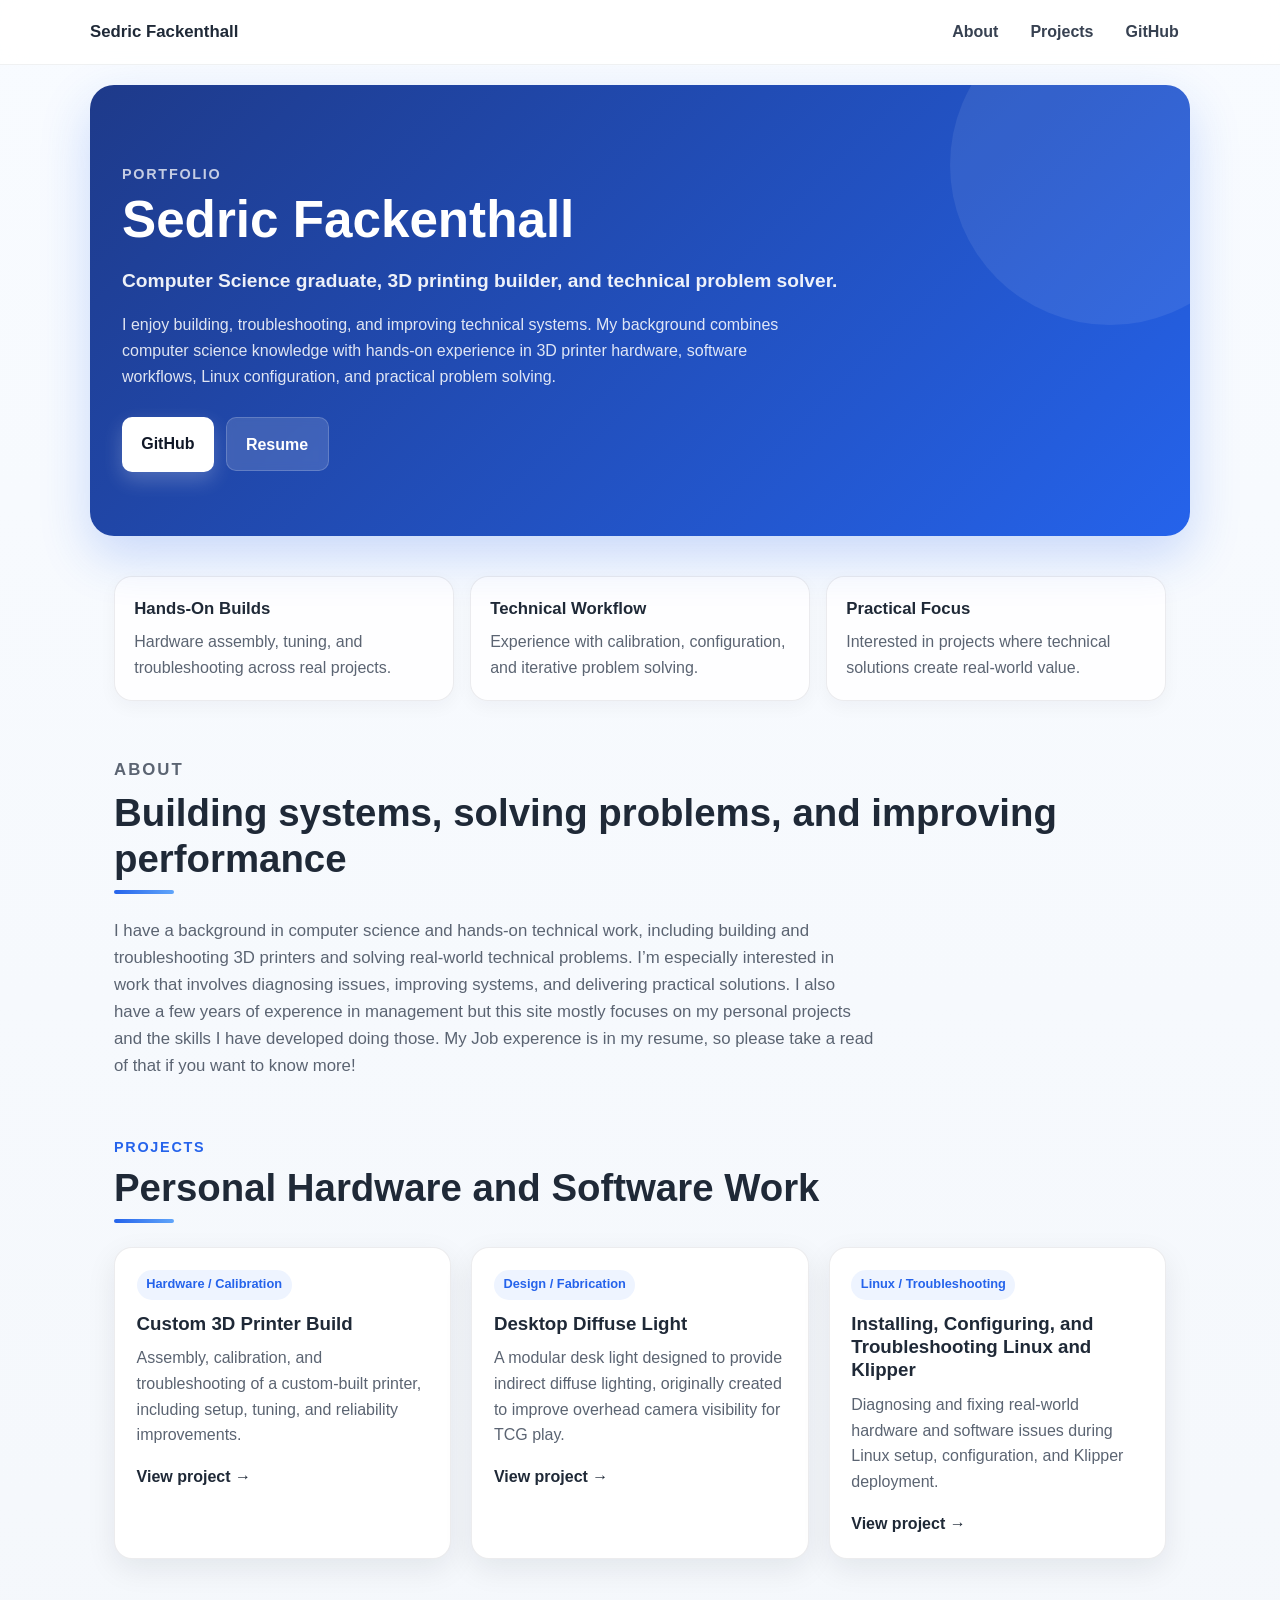
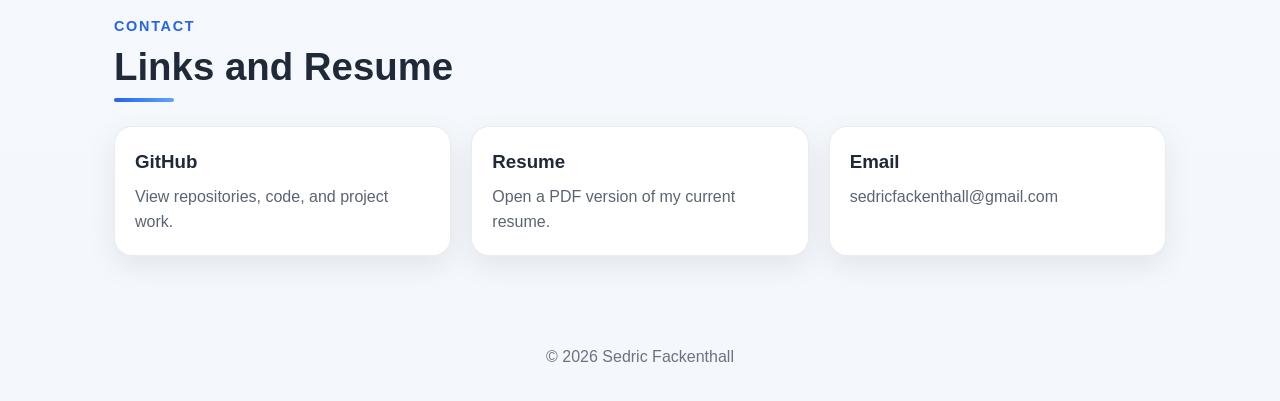
==== commit a85a5e29: "Did some work with text and tiles for the sections" ====
--- a/index.html
+++ b/index.html
@@ -63,14 +63,16 @@
         I have a background in computer science and hands-on technical work, including building
         and troubleshooting 3D printers and solving real-world technical problems. I’m especially
         interested in work that involves diagnosing issues, improving systems, and delivering
-        practical solutions.
+        practical solutions. I also have a few years of experence in management but this site 
+		mostly focuses on my personal projects and the skills I have developed doing those. 
+		My Job experence is in my resume, so please take a read of that if you want to know more!
       </p>
     </section>
 
     <section id="projects">
       <div class="section-heading">
         <p class="section-label">Projects</p>
-        <h2>Selected Work</h2>
+        <h2>Personal Hardware and Software Work</h2>
       </div>
 
       <div class="project-grid">
--- a/style.css
+++ b/style.css
@@ -17,6 +17,7 @@
   --shadow-hover: 0 18px 40px rgba(15, 23, 42, 0.12);
   --blue-1: #1e3a8a;
   --blue-2: #2563eb;
+  --blue-3: #60a5fa;
   --white: #ffffff;
 }
 
@@ -25,27 +26,36 @@
   font-family: Arial, sans-serif;
   line-height: 1.6;
   color: var(--text);
-  background:
-    radial-gradient(circle at top left, rgba(37, 99, 235, 0.08), transparent 28%),
-    linear-gradient(180deg, #f8fbff 0%, var(--bg) 100%);
-}
-
-.site-nav,
-.hero,
+  background: linear-gradient(180deg, #f8fbff 0%, var(--bg) 100%);
+}
+
+/* ---------- Global layout ---------- */
+
 main,
-.site-footer {
+.site-footer,
+.project-page {
   max-width: 1100px;
   margin: 0 auto;
 }
+
+a {
+  color: inherit;
+}
+
+a:hover {
+  text-decoration: underline;
+}
+
+/* ---------- Navigation ---------- */
 
 .site-nav {
   position: sticky;
   top: 0;
   z-index: 100;
   padding: 0.75rem 1.5rem;
-  background: rgba(255, 255, 255, 0.85);
+  background: rgba(255, 255, 255, 0.88);
   backdrop-filter: blur(12px);
-  border-bottom: 1px solid rgba(0, 0, 0, 0.06);
+  border-bottom: 1px solid rgba(15, 23, 42, 0.06);
 }
 
 .nav-inner {
@@ -54,10 +64,12 @@
   display: flex;
   justify-content: space-between;
   align-items: center;
+  gap: 1rem;
 }
 
 .brand {
-  font-weight: bold;
+  font-weight: 700;
+  font-size: 1.05rem;
   text-decoration: none;
   color: var(--text);
 }
@@ -65,29 +77,39 @@
 .nav-links {
   display: flex;
   flex-wrap: wrap;
-  gap: 1rem;
+  gap: 0.6rem;
 }
 
 .nav-links a {
   text-decoration: none;
-  color: var(--muted);
+  color: #374151;
   font-weight: 600;
+  padding: 0.45rem 0.7rem;
+  border-radius: 8px;
+  transition: background 0.18s ease, color 0.18s ease;
 }
 
 .nav-links a:hover {
-  color: var(--text);
-}
+  background: #e5e7eb;
+  color: #111827;
+  text-decoration: none;
+}
+
+/* ---------- Homepage hero ---------- */
 
 .hero,
-main {
-  padding: 2rem 1.5rem;
+main,
+.site-footer {
+  padding-left: 1.5rem;
+  padding-right: 1.5rem;
 }
 
 .hero {
+  max-width: 1100px;
+  margin: 1.25rem auto 0;
   background: linear-gradient(135deg, var(--blue-1), var(--blue-2));
   color: var(--white);
   border-radius: 24px;
-  margin-top: 1.25rem;
   padding: 4rem 2rem;
   box-shadow: 0 20px 50px rgba(37, 99, 235, 0.22);
   position: relative;
@@ -111,43 +133,41 @@
   max-width: 760px;
 }
 
-.hero .eyebrow {
-  color: rgba(255, 255, 255, 0.75);
-}
-
-.hero .subtitle {
-  color: rgba(255, 255, 255, 0.92);
-}
-
-.hero .intro {
-  color: rgba(255, 255, 255, 0.84);
-}
-
 .eyebrow,
 .section-label {
   text-transform: uppercase;
   letter-spacing: 0.12em;
   font-size: 0.9rem;
   font-weight: 700;
-  color: #2563eb;
   margin-bottom: 0.4rem;
 }
 
+.hero .eyebrow {
+  color: rgba(255, 255, 255, 0.74);
+}
+
+.section-label {
+  color: var(--blue-2);
+}
+
 h1 {
-  font-size: 3.25rem;
+  font-size: 3.2rem;
   line-height: 1.05;
   margin: 0 0 1rem;
+  font-weight: 700;
 }
 
 .subtitle {
-  font-size: 1.25rem;
-  font-weight: bold;
+  font-size: 1.2rem;
+  font-weight: 700;
   margin-bottom: 1rem;
+  color: rgba(255, 255, 255, 0.92);
 }
 
 .intro {
   max-width: 700px;
   margin-bottom: 1.75rem;
+  color: rgba(255, 255, 255, 0.86);
 }
 
 .hero-buttons {
@@ -161,7 +181,7 @@
   padding: 0.85rem 1.2rem;
   border-radius: 10px;
   text-decoration: none;
-  font-weight: bold;
+  font-weight: 700;
   transition: transform 0.18s ease, box-shadow 0.18s ease, opacity 0.18s ease;
 }
 
@@ -184,6 +204,13 @@
   backdrop-filter: blur(4px);
 }
 
+/* ---------- Main sections ---------- */
+
+main {
+  padding-top: 2rem;
+  padding-bottom: 2rem;
+}
+
 section {
   margin-bottom: 3.5rem;
 }
@@ -198,6 +225,7 @@
   font-weight: 700;
   line-height: 1.2;
 }
+
 .section-heading h2::after {
   content: "";
   display: block;
@@ -205,7 +233,7 @@
   height: 4px;
   margin-top: 0.5rem;
   border-radius: 2px;
-  background: linear-gradient(90deg, #2563eb, #60a5fa);
+  background: linear-gradient(90deg, var(--blue-2), var(--blue-3));
 }
 
 .about p {
@@ -213,6 +241,8 @@
   font-size: 1.05rem;
   color: var(--muted);
 }
+
+/* ---------- Stats strip ---------- */
 
 .stats {
   display: grid;
@@ -222,7 +252,7 @@
 }
 
 .stat-card {
-  background: rgba(255, 255, 255, 0.8);
+  background: rgba(255, 255, 255, 0.82);
   border: 1px solid var(--border);
   border-radius: 18px;
   padding: 1.2rem;
@@ -239,6 +269,8 @@
   margin: 0;
   color: var(--muted);
 }
+
+/* ---------- Project cards ---------- */
 
 .project-grid,
 .contact-grid {
@@ -277,7 +309,7 @@
   background: var(--surface-soft);
   color: var(--blue-2);
   font-size: 0.8rem;
-  font-weight: bold;
+  font-weight: 700;
 }
 
 .card h3 {
@@ -293,9 +325,11 @@
 }
 
 .card-cta {
-  font-weight: bold;
+  font-weight: 700;
   color: var(--text);
 }
+
+/* ---------- Contact cards ---------- */
 
 .contact-card {
   display: block;
@@ -325,8 +359,11 @@
   color: var(--muted);
 }
 
+/* ---------- Footer ---------- */
+
 .site-footer {
-  padding: 0 1.5rem 2rem;
+  padding-top: 0;
+  padding-bottom: 2rem;
   color: #6b7280;
 }
 
@@ -335,26 +372,162 @@
   text-align: center;
 }
 
-a {
-  color: inherit;
-}
-
-a:hover {
-  text-decoration: underline;
-}
+/* ---------- Project page ---------- */
 
 .project-page {
-  max-width: 1000px;
-  margin: 0 auto;
-  padding: 2rem;
+  width: 100%;
+  margin: 2rem auto;
+  padding: 2rem 1.5rem 3rem;
+  background: #ffffff;
+  border-radius: 20px;
+  box-shadow: 0 10px 30px rgba(15, 23, 42, 0.06);
+}
+
+.project-page section {
+  width: 100%;
 }
 
 .back-link {
   display: inline-block;
   margin-bottom: 1.5rem;
   text-decoration: none;
-  font-weight: bold;
-}
+  font-weight: 700;
+  color: var(--blue-2);
+}
+
+.back-link:hover {
+  text-decoration: underline;
+}
+
+/* ---------- Project hero ---------- */
+
+.project-hero {
+  background: linear-gradient(135deg, var(--blue-1), var(--blue-2));
+  color: #ffffff;
+  border-radius: 20px;
+  padding: 3rem 2rem;
+  margin-bottom: 2rem;
+  box-shadow: 0 20px 50px rgba(37, 99, 235, 0.2);
+  position: relative;
+  overflow: hidden;
+}
+
+.project-hero::after {
+  content: "";
+  position: absolute;
+  width: 300px;
+  height: 300px;
+  right: -80px;
+  top: -80px;
+  background: rgba(255, 255, 255, 0.08);
+  border-radius: 50%;
+}
+
+.project-hero-content {
+  position: relative;
+  z-index: 1;
+  max-width: 100%;
+}
+
+.project-hero h1 {
+  margin: 0 0 1rem;
+  font-size: 2.6rem;
+  line-height: 1.1;
+}
+
+.project-subtitle {
+  font-size: 1.2rem;
+  font-weight: 600;
+  margin-bottom: 1rem;
+  color: rgba(255, 255, 255, 0.92);
+}
+
+.project-summary {
+  color: rgba(255, 255, 255, 0.86);
+  margin: 0;
+  max-width: 850px;
+}
+
+.project-meta {
+  position: relative;
+  z-index: 1;
+  margin-top: 1.5rem;
+  display: flex;
+  flex-wrap: wrap;
+  gap: 0.5rem;
+}
+
+.project-meta span {
+  background: rgba(255, 255, 255, 0.15);
+  padding: 0.35rem 0.75rem;
+  border-radius: 999px;
+  font-size: 0.82rem;
+  font-weight: 700;
+  color: #ffffff;
+}
+
+/* ---------- Project sections ---------- */
+
+.project-page h2 {
+  font-size: 2rem;
+  font-weight: 700;
+  margin-bottom: 1rem;
+}
+
+.project-page h3 {
+  font-size: 1.25rem;
+  font-weight: 700;
+}
+
+.project-page p,
+.project-page li {
+  color: #ffffff;
+}
+
+.project-page ul {
+  padding-left: 1.25rem;
+}
+
+/* ---------- Timeline / image + text layout ---------- */
+
+.timeline {
+  display: flex;
+  flex-direction: column;
+  gap: 2rem;
+  width: 100%;
+}
+
+.timeline-item {
+  display: grid;
+  grid-template-columns: 360px 1fr;
+  gap: 1.5rem;
+  align-items: start;
+}
+
+.timeline-item img {
+  width: 100%;
+  height: 220px;
+  object-fit: cover;
+  border-radius: 14px;
+  box-shadow: 0 4px 14px rgba(0, 0, 0, 0.1);
+  background: #e5e7eb;
+}
+
+.timeline-text {
+  min-width: 0;
+}
+
+.timeline-text h3 {
+  margin-top: 0;
+  margin-bottom: 0.5rem;
+}
+
+.timeline-text p {
+  margin: 0;
+  color: var(--muted);
+}
+
+/* ---------- Generic gallery ---------- */
 
 .gallery-grid {
   display: grid;
@@ -370,6 +543,26 @@
   box-shadow: 0 4px 14px rgba(0, 0, 0, 0.08);
 }
 
+/* ---------- Responsive ---------- */
+
+@media (max-width: 900px) {
+  h1 {
+    font-size: 2.7rem;
+  }
+
+  .section-heading h2 {
+    font-size: 2rem;
+  }
+
+  .project-hero h1 {
+    font-size: 2.2rem;
+  }
+
+  .timeline-item {
+    grid-template-columns: 320px 1fr;
+  }
+}
+
 @media (max-width: 800px) {
   .nav-inner {
     flex-direction: column;
@@ -377,39 +570,86 @@
   }
 
   .nav-links {
-    gap: 0.85rem;
-  }
-
-  h1 {
-    font-size: 2.5rem;
-  }
-
-  .section-heading h2 {
-    font-size: 1.7rem;
+    gap: 0.5rem;
   }
 }
 
 @media (max-width: 700px) {
+  .site-nav,
   .hero,
   main,
   .site-footer,
-  .site-nav {
+  .project-page {
     padding-left: 1rem;
     padding-right: 1rem;
   }
 
   .hero {
-    padding: 3rem 1.25rem;
-  }
-
-  .subtitle {
+    padding-top: 3rem;
+    padding-bottom: 3rem;
+  }
+
+  .project-hero {
+    padding: 2.25rem 1.25rem;
+  }
+
+  h1 {
+    font-size: 2.2rem;
+  }
+
+  .subtitle,
+  .project-subtitle {
     font-size: 1.05rem;
+  }
+
+  .section-heading h2,
+  .project-page h2 {
+    font-size: 1.7rem;
+  }
+
+  .timeline-item {
+    grid-template-columns: 1fr;
+  }
+
+  .timeline-item img {
+    height: 240px;
   }
 
   .intro,
   .about p,
   .card p,
-  .contact-card p {
+  .contact-card p,
+  .timeline-text p,
+  .project-summary {
     font-size: 0.98rem;
   }
+}
+.project-content-block {
+  background: #ffffff;
+  color: #1f2937;
+  padding: 2rem;
+  border-radius: 16px;
+  border: 1px solid rgba(15, 23, 42, 0.06);
+  box-shadow: 0 6px 18px rgba(15, 23, 42, 0.04);
+}
+
+/* Force readable text */
+.project-content-block p {
+  color: #374151;
+}
+
+.project-content-block h2,
+.project-content-block h3 {
+  color: #111827;
+}
+
+/* Links */
+.project-content-block a {
+  color: #2563eb;
+  font-weight: 600;
+  text-decoration: none;
+}
+
+.project-content-block a:hover {
+  text-decoration: underline;
 }
